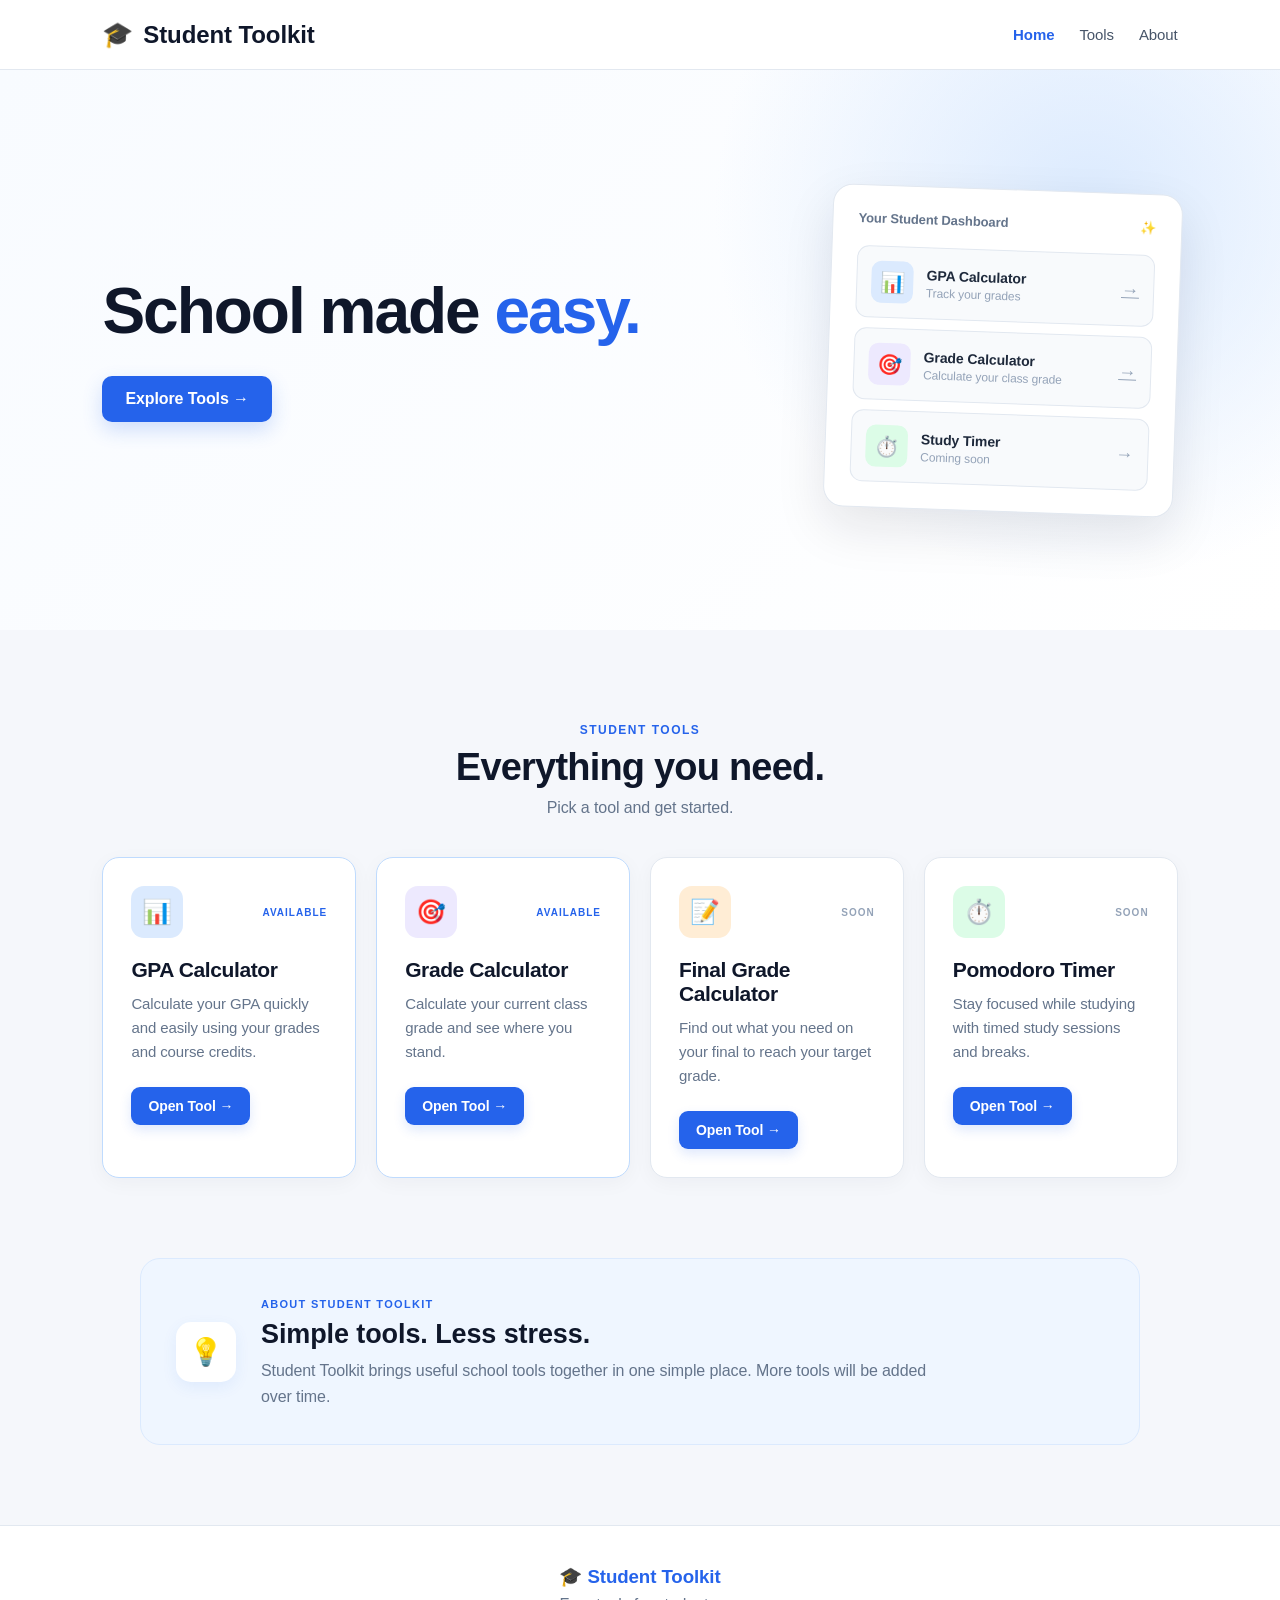
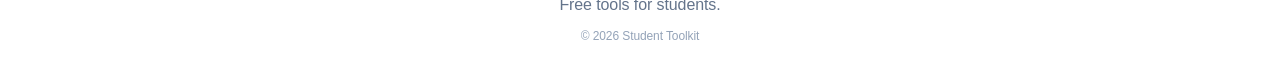
==== index.html @ 072ca4d0 "Add files via upload" ====
<!DOCTYPE html>
<html lang="en">

<head>
    <meta charset="UTF-8">
    <meta name="viewport" content="width=device-width, initial-scale=1.0">

    <title>Student Toolkit</title>

    <link rel="stylesheet" href="style.css">
</head>

<body>

    <!-- NAVIGATION -->

    <header>

        <div class="logo">
            <span>🎓</span>
            <h1>Student Toolkit</h1>
        </div>

        <nav>
            <a href="index.html" class="active">Home</a>
            <a href="#tools">Tools</a>
            <a href="#about">About</a>
        </nav>

    </header>


    <main>

        <!-- HERO -->

        <section class="hero">

            <div class="hero-content">

                <h2>
                    School made <span>easy.</span>
                </h2>

                <a href="#tools" class="hero-button">
                    Explore Tools →
                </a>

            </div>


            <!-- HERO DASHBOARD -->

            <div class="hero-card">

                <div class="hero-card-top">
                    <span>Your Student Dashboard</span>
                    <span>✨</span>
                </div>


                <!-- GPA -->

                <div class="dashboard-item">

                    <div class="dashboard-icon blue">
                        📊
                    </div>

                    <div>
                        <strong>GPA Calculator</strong>
                        <p>Track your grades</p>
                    </div>

                    <a href="gpa.html" class="arrow">→</a>

                </div>


                <!-- GRADE CALCULATOR -->

                <div class="dashboard-item">

                    <div class="dashboard-icon purple">
                        🎯
                    </div>

                    <div>
                        <strong>Grade Calculator</strong>
                        <p>Calculate your class grade</p>
                    </div>

                    <a href="grade.html" class="arrow">→</a>

                </div>


                <!-- STUDY TIMER -->

                <div class="dashboard-item">

                    <div class="dashboard-icon green">
                        ⏱️
                    </div>

                    <div>
                        <strong>Study Timer</strong>
                        <p>Coming soon</p>
                    </div>

                    <span class="arrow">→</span>

                </div>

            </div>

        </section>



        <!-- TOOLS -->

        <section class="tools" id="tools">

            <div class="section-title">

                <span>STUDENT TOOLS</span>

                <h2>Everything you need.</h2>

                <p>
                    Pick a tool and get started.
                </p>

            </div>


            <div class="tool-container">


                <!-- GPA CALCULATOR -->

                <div class="tool-card available">

                    <div class="tool-top">

                        <div class="tool-icon blue">
                            📊
                        </div>

                        <span class="available-tag">
                            AVAILABLE
                        </span>

                    </div>

                    <h3>GPA Calculator</h3>

                    <p>
                        Calculate your GPA quickly and easily
                        using your grades and course credits.
                    </p>

                    <a href="gpa.html" class="tool-button">
                        Open Tool →
                    </a>

                </div>



                <!-- GRADE CALCULATOR -->

                <div class="tool-card available">

                    <div class="tool-top">

                        <div class="tool-icon purple">
                            🎯
                        </div>

                        <span class="available-tag">
                            AVAILABLE
                        </span>

                    </div>

                    <h3>Grade Calculator</h3>

                    <p>
                        Calculate your current class grade
                        and see where you stand.
                    </p>

                    <a href="grade.html" class="tool-button">
                        Open Tool →
                    </a>

                </div>



                <!-- FINAL GRADE CALCULATOR -->

                <div class="tool-card">

                    <div class="tool-top">

                        <div class="tool-icon orange">
                            📝
                        </div>

                        <span class="soon-tag">
                            SOON
                        </span>

                    </div>

                    <h3>Final Grade Calculator</h3>

                    <p>
                        Find out what you need on your final
                        to reach your target grade.
                    </p>

                    <a href="Final.HtMl" class="tool-button">
                        Open Tool →
                    </a>

                </div>



                <!-- POMODORO TIMER -->

                <div class="tool-card">

                    <div class="tool-top">

                        <div class="tool-icon green">
                            ⏱️
                        </div>

                        <span class="soon-tag">
                            SOON
                        </span>

                    </div>

                    <h3>Pomodoro Timer</h3>

                    <p>
                        Stay focused while studying with
                        timed study sessions and breaks.
                    </p>

                    <a href="timer.html" class="tool-button">
                        Open Tool →
                    </a>

                </div>


            </div>

        </section>



        <!-- ABOUT -->

        <section class="about" id="about">

            <div class="about-box">

                <div class="about-icon">
                    💡
                </div>

                <div>

                    <span>ABOUT STUDENT TOOLKIT</span>

                    <h2>
                        Simple tools. Less stress.
                    </h2>

                    <p>
                        Student Toolkit brings useful school
                        tools together in one simple place.
                        More tools will be added over time.
                    </p>

                </div>

            </div>

        </section>

    </main>



    <!-- FOOTER -->

    <footer>

        <h3>🎓 Student Toolkit</h3>

        <p>
            Free tools for students.
        </p>

        <span>
            © 2026 Student Toolkit
        </span>

    </footer>



    <script src="script.js"></script>

</body>

</html>
---- style.css ----
* {
    box-sizing: border-box;
    margin: 0;
    padding: 0;
}


/* =========================================
   BODY
========================================= */

body {
    font-family: "Segoe UI", Inter, Arial, sans-serif;

    background: #f5f7fb;

    color: #1f2937;

    letter-spacing: -0.1px;
}


/* =========================================
   HEADER
========================================= */

header {
    background: white;

    padding: 20px 8%;

    display: flex;

    justify-content: space-between;

    align-items: center;

    border-bottom: 1px solid #e2e8f0;
}

.logo {
    display: flex;

    align-items: center;

    gap: 10px;
}

.logo span {
    font-size: 25px;
}

.logo h1 {
    font-size: 24px;

    font-weight: 700;

    color: #0f172a;
}

nav {
    display: flex;

    gap: 25px;
}

nav a {
    text-decoration: none;

    color: #475569;

    font-size: 15px;

    font-weight: 500;

    transition: 0.2s ease;
}

nav a:hover {
    color: #2563eb;
}

nav a.active {
    color: #2563eb;

    font-weight: 700;
}


/* =========================================
   HERO
========================================= */

.hero {
    min-height: 560px;

    padding: 85px 8%;

    display: flex;

    align-items: center;

    justify-content: space-between;

    gap: 70px;

    text-align: left;

    background:
        radial-gradient(
            circle at 85% 25%,
            #dbeafe,
            transparent 32%
        ),
        linear-gradient(
            135deg,
            #f8fbff,
            #ffffff
        );
}

.hero-content {
    max-width: 600px;
}

.hero h2 {
    font-size: 64px;

    font-weight: 750;

    letter-spacing: -2px;

    line-height: 1.05;

    margin-bottom: 30px;

    color: #0f172a;
}

.hero h2 span {
    color: #2563eb;
}


/* =========================================
   HERO BUTTON
========================================= */

.hero-button {
    display: inline-flex;

    align-items: center;

    gap: 8px;

    padding: 14px 23px;

    background: #2563eb;

    color: white;

    border-radius: 10px;

    text-decoration: none;

    font-size: 16px;

    font-weight: 650;

    box-shadow:
        0 8px 20px rgba(37, 99, 235, 0.2);

    transition: all 0.2s ease;
}

.hero-button:hover {
    background: #1d4ed8;

    transform: translateY(-3px);

    box-shadow:
        0 12px 25px rgba(37, 99, 235, 0.25);
}


/* =========================================
   HERO DASHBOARD CARD
========================================= */

.hero-card {
    width: 350px;

    flex-shrink: 0;

    padding: 25px;

    background: white;

    border: 1px solid #e2e8f0;

    border-radius: 20px;

    box-shadow:
        0 20px 50px rgba(15, 23, 42, 0.1);

    transform: rotate(2deg);

    transition: 0.3s ease;
}

.hero-card:hover {
    transform: rotate(0deg) translateY(-6px);
}

.hero-card-top {
    display: flex;

    justify-content: space-between;

    margin-bottom: 20px;

    color: #64748b;

    font-size: 13px;

    font-weight: 700;
}


/* =========================================
   DASHBOARD ITEMS
========================================= */

.dashboard-item {
    display: flex;

    align-items: center;

    gap: 13px;

    padding: 14px;

    margin-top: 10px;

    background: #f8fafc;

    border: 1px solid #e2e8f0;

    border-radius: 12px;
}

.dashboard-icon {
    width: 42px;
    height: 42px;

    display: flex;

    align-items: center;

    justify-content: center;

    flex-shrink: 0;

    border-radius: 10px;

    font-size: 20px;
}

.dashboard-icon.blue {
    background: #dbeafe;
}

.dashboard-icon.purple {
    background: #ede9fe;
}

.dashboard-icon.green {
    background: #dcfce7;
}

.dashboard-item strong {
    display: block;

    font-size: 14px;

    color: #1e293b;
}

.dashboard-item p {
    margin: 3px 0 0;

    font-size: 12px;

    color: #94a3b8;
}

.check {
    margin-left: auto;

    width: 25px;
    height: 25px;

    display: flex;

    align-items: center;

    justify-content: center;

    border-radius: 50%;

    background: #dcfce7;

    color: #16a34a;

    font-weight: bold;
}

.arrow {
    margin-left: auto;

    color: #94a3b8;

    font-size: 18px;
}


/* =========================================
   TOOLS SECTION
========================================= */

.tools {
    padding: 90px 8% 80px;
}

.section-title {
    max-width: 600px;

    margin: 0 auto 40px;

    text-align: center;
}

.section-title > span {
    color: #2563eb;

    font-size: 12px;

    font-weight: 800;

    letter-spacing: 1.5px;
}

.section-title h2 {
    margin: 8px 0 10px;

    font-size: 38px;

    font-weight: 700;

    letter-spacing: -0.8px;

    color: #0f172a;
}

.section-title p {
    color: #64748b;

    font-size: 16px;
}


/* =========================================
   TOOL CONTAINER
========================================= */

.tool-container {
    display: grid;

    grid-template-columns: repeat(4, 1fr);

    gap: 20px;

    max-width: 1250px;

    margin: 0 auto;
}


/* =========================================
   TOOL CARDS
========================================= */

.tool-card {
    position: relative;

    min-height: 310px;

    padding: 28px;

    background: white;

    border: 1px solid #e2e8f0;

    border-radius: 17px;

    box-shadow:
        0 5px 20px rgba(15, 23, 42, 0.04);

    transition:
        transform 0.25s ease,
        box-shadow 0.25s ease,
        border-color 0.25s ease;
}

.tool-card:hover {
    transform: translateY(-6px);

    border-color: #bfdbfe;

    box-shadow:
        0 15px 35px rgba(15, 23, 42, 0.09);
}

.tool-card.available {
    border-color: #bfdbfe;
}


/* =========================================
   TOOL TOP
========================================= */

.tool-top {
    display: flex;

    justify-content: space-between;

    align-items: center;

    margin-bottom: 20px;
}

.tool-icon {
    width: 52px;
    height: 52px;

    display: flex;

    align-items: center;

    justify-content: center;

    border-radius: 13px;

    font-size: 24px;
}

.tool-icon.blue {
    background: #dbeafe;
}

.tool-icon.purple {
    background: #ede9fe;
}

.tool-icon.orange {
    background: #ffedd5;
}

.tool-icon.green {
    background: #dcfce7;
}


/* =========================================
   TOOL TAGS
========================================= */

.available-tag,
.soon-tag {
    font-size: 10px;

    font-weight: 800;

    letter-spacing: 1px;
}

.available-tag {
    color: #2563eb;
}

.soon-tag {
    color: #94a3b8;
}


/* =========================================
   TOOL TEXT
========================================= */

.tool-card h3 {
    margin-bottom: 10px;

    font-size: 21px;

    font-weight: 700;

    letter-spacing: -0.4px;

    color: #0f172a;
}

.tool-card p {
    min-height: 75px;

    margin-bottom: 20px;

    color: #64748b;

    font-size: 15px;

    line-height: 1.6;
}


/* =========================================
   GPA OPEN TOOL BUTTON
========================================= */

.tool-button {
    display: inline-flex;

    align-items: center;

    justify-content: center;

    padding: 11px 17px;

    background: #2563eb;

    color: white !important;

    border-radius: 9px;

    text-decoration: none;

    font-size: 14px;

    font-weight: 650;

    transition: all 0.2s ease;

    box-shadow:
        0 5px 12px rgba(37, 99, 235, 0.15);
}

.tool-button:hover {
    background: #1d4ed8;

    transform: translateY(-2px);

    text-decoration: none !important;

    box-shadow:
        0 8px 18px rgba(37, 99, 235, 0.22);
}


/* =========================================
   DISABLED BUTTONS
========================================= */

.disabled-button {
    padding: 10px 15px;

    background: #f1f5f9;

    color: #94a3b8;

    border: none;

    border-radius: 8px;

    cursor: not-allowed;

    font-size: 14px;
}


/* =========================================
   ABOUT
========================================= */

.about {
    padding: 0 8% 80px;
}

.about-box {
    max-width: 1000px;

    margin: 0 auto;

    display: flex;

    align-items: center;

    gap: 25px;

    padding: 35px;

    background: #eff6ff;

    border: 1px solid #dbeafe;

    border-radius: 20px;
}

.about-icon {
    width: 60px;
    height: 60px;

    display: flex;

    align-items: center;

    justify-content: center;

    flex-shrink: 0;

    background: white;

    border-radius: 15px;

    font-size: 27px;

    box-shadow:
        0 5px 15px rgba(37, 99, 235, 0.08);
}

.about-box > div:last-child > span {
    color: #2563eb;

    font-size: 11px;

    font-weight: 800;

    letter-spacing: 1.3px;
}

.about-box h2 {
    margin: 7px 0 8px;

    font-size: 27px;

    color: #0f172a;
}

.about-box p {
    max-width: 700px;

    color: #64748b;

    line-height: 1.6;
}


/* =========================================
   FOOTER
========================================= */

footer {
    margin-top: 0;

    padding: 40px 20px;

    background: white;

    border-top: 1px solid #e2e8f0;

    text-align: center;
}

footer h3 {
    margin-bottom: 8px;

    color: #2563eb;
}

footer p {
    margin-bottom: 12px;

    color: #64748b;
}

footer span {
    font-size: 12px;

    color: #94a3b8;
}


/* =========================================
   MOBILE
========================================= */

@media (max-width: 1000px) {

    .tool-container {
        grid-template-columns: repeat(2, 1fr);
    }

    .hero {
        padding-left: 6%;
        padding-right: 6%;
    }

}


@media (max-width: 800px) {

    .hero {
        flex-direction: column;

        padding: 70px 6%;

        text-align: center;
    }

    .hero h2 {
        font-size: 52px;
    }

    .hero-card {
        width: 330px;
    }

}


@media (max-width: 600px) {

    header {
        flex-direction: column;

        gap: 15px;

        padding: 18px 5%;
    }

    nav {
        gap: 18px;

        flex-wrap: wrap;

        justify-content: center;
    }

    .hero {
        padding: 55px 20px;
    }

    .hero h2 {
        font-size: 42px;

        letter-spacing: -1.5px;
    }

    .hero-card {
        width: 100%;

        max-width: 340px;
    }

    .tools {
        padding: 70px 20px;
    }

    .section-title h2 {
        font-size: 30px;
    }

    .tool-container {
        grid-template-columns: 1fr;
    }

    .about {
        padding: 0 20px 60px;
    }

    .about-box {
        flex-direction: column;

        text-align: center;

        padding: 28px 22px;
    }

}


.gpa-hero {
    padding: 70px 20px 65px;

    text-align: center;

    background:
        radial-gradient(
            circle at 50% 0%,
            #dbeafe,
            transparent 45%
        ),
        #f8fbff;
}

.gpa-hero-content {
    max-width: 650px;

    margin: 0 auto;
}

.gpa-badge {
    display: inline-block;

    padding: 8px 14px;

    margin-bottom: 18px;

    border-radius: 30px;

    background: #dbeafe;

    color: #2563eb;

    font-size: 13px;

    font-weight: 700;
}

.gpa-hero h2 {
    margin-bottom: 15px;

    font-size: 52px;

    line-height: 1.1;

    letter-spacing: -1.5px;

    color: #0f172a;
}

.gpa-hero h2 span {
    color: #2563eb;
}

.gpa-hero p {
    max-width: 550px;

    margin: 0 auto;

    color: #64748b;

    font-size: 17px;

    line-height: 1.6;
}


/* =========================================
   GPA SECTION
========================================= */

.gpa-section {
    max-width: 850px;

    margin: 0 auto;

    padding: 65px 20px 90px;
}


/* =========================================
   CALCULATOR
========================================= */

.calculator {
    padding: 35px;

    background: white;

    border: 1px solid #e2e8f0;

    border-radius: 20px;

    box-shadow:
        0 10px 35px rgba(15, 23, 42, 0.06);
}


/* CALCULATOR HEADING */

.calculator-heading {
    display: flex;

    align-items: center;

    gap: 15px;

    margin-bottom: 30px;
}

.calculator-icon {
    width: 52px;
    height: 52px;

    display: flex;

    align-items: center;

    justify-content: center;

    flex-shrink: 0;

    border-radius: 13px;

    background: #dbeafe;

    font-size: 24px;
}

.calculator-heading h2 {
    margin-bottom: 4px;

    font-size: 25px;

    color: #0f172a;
}

.calculator-heading p {
    color: #94a3b8;

    font-size: 14px;
}


/* =========================================
   COURSE ROW
========================================= */

.gpa-section .course {
    display: grid;

    grid-template-columns: 1fr 130px 140px;

    align-items: center;

    gap: 15px;

    margin-bottom: 12px;

    padding: 12px;

    background: #f8fafc;

    border: 1px solid #e2e8f0;

    border-radius: 12px;

    transition: 0.2s ease;
}

.gpa-section .course:hover {
    border-color: #bfdbfe;

    background: #f8fbff;
}


/* COURSE NAME */

.course-name {
    display: flex;

    align-items: center;

    gap: 12px;
}

.course-name span {
    width: 34px;
    height: 34px;

    display: flex;

    align-items: center;

    justify-content: center;

    border-radius: 9px;

    background: #e0edff;

    color: #2563eb;

    font-size: 12px;

    font-weight: 800;
}

.course-name label {
    font-size: 15px;

    font-weight: 650;

    color: #334155;
}


/* INPUTS */

.gpa-section .course select,
.gpa-section .course input {
    width: 100%;

    padding: 11px 12px;

    border: 1px solid #cbd5e1;

    border-radius: 8px;

    background: white;

    color: #334155;

    font-family: inherit;

    font-size: 14px;

    outline: none;

    transition: 0.2s ease;
}

.gpa-section .course select:focus,
.gpa-section .course input:focus {
    border-color: #2563eb;

    box-shadow:
        0 0 0 3px rgba(37, 99, 235, 0.1);
}


/* =========================================
   CALCULATE BUTTON
========================================= */

.calculate-button {
    width: 100%;

    margin-top: 20px;

    padding: 14px 20px;

    border: none;

    border-radius: 10px;

    background: #2563eb;

    color: white;

    font-family: inherit;

    font-size: 16px;

    font-weight: 700;

    cursor: pointer;

    box-shadow:
        0 7px 15px rgba(37, 99, 235, 0.18);

    transition: 0.2s ease;
}

.calculate-button:hover {
    background: #1d4ed8;

    transform: translateY(-2px);

    box-shadow:
        0 10px 20px rgba(37, 99, 235, 0.23);
}

.calculate-button:active {
    transform: translateY(0);
}


/* =========================================
   GPA RESULT
========================================= */

.gpa-result {
    display: flex;

    align-items: center;

    gap: 15px;

    margin-top: 20px;

    padding: 18px;

    background: #f8fafc;

    border: 1px solid #e2e8f0;

    border-radius: 12px;
}

.result-icon {
    width: 45px;
    height: 45px;

    display: flex;

    align-items: center;

    justify-content: center;

    border-radius: 11px;

    background: #dbeafe;

    font-size: 21px;
}

.gpa-result small {
    display: block;

    margin-bottom: 3px;

    color: #94a3b8;

    font-size: 12px;

    font-weight: 600;
}

.gpa-result strong {
    display: block;

    color: #334155;

    font-size: 17px;
}


/* =========================================
   INFO CARD
========================================= */

.gpa-info {
    display: flex;

    align-items: flex-start;

    gap: 15px;

    margin-top: 20px;

    padding: 25px;

    background: #eff6ff;

    border: 1px solid #dbeafe;

    border-radius: 15px;
}

.info-icon {
    width: 42px;
    height: 42px;

    display: flex;

    align-items: center;

    justify-content: center;

    flex-shrink: 0;

    background: white;

    border-radius: 10px;

    font-size: 20px;
}

.gpa-info h3 {
    margin-bottom: 7px;

    color: #0f172a;

    font-size: 17px;
}

.gpa-info p {
    color: #64748b;

    font-size: 14px;

    line-height: 1.6;
}


/* =========================================
   GPA MOBILE
========================================= */

@media (max-width: 650px) {

    .gpa-hero {
        padding: 55px 20px;
    }

    .gpa-hero h2 {
        font-size: 40px;
    }

    .gpa-section {
        padding: 45px 15px 70px;
    }

    .calculator {
        padding: 22px;
    }

    .gpa-section .course {
        grid-template-columns: 1fr 90px;

        gap: 10px;
    }

    .course-name {
        grid-column: 1 / -1;
    }

    .gpa-info {
        flex-direction: column;
    }

}
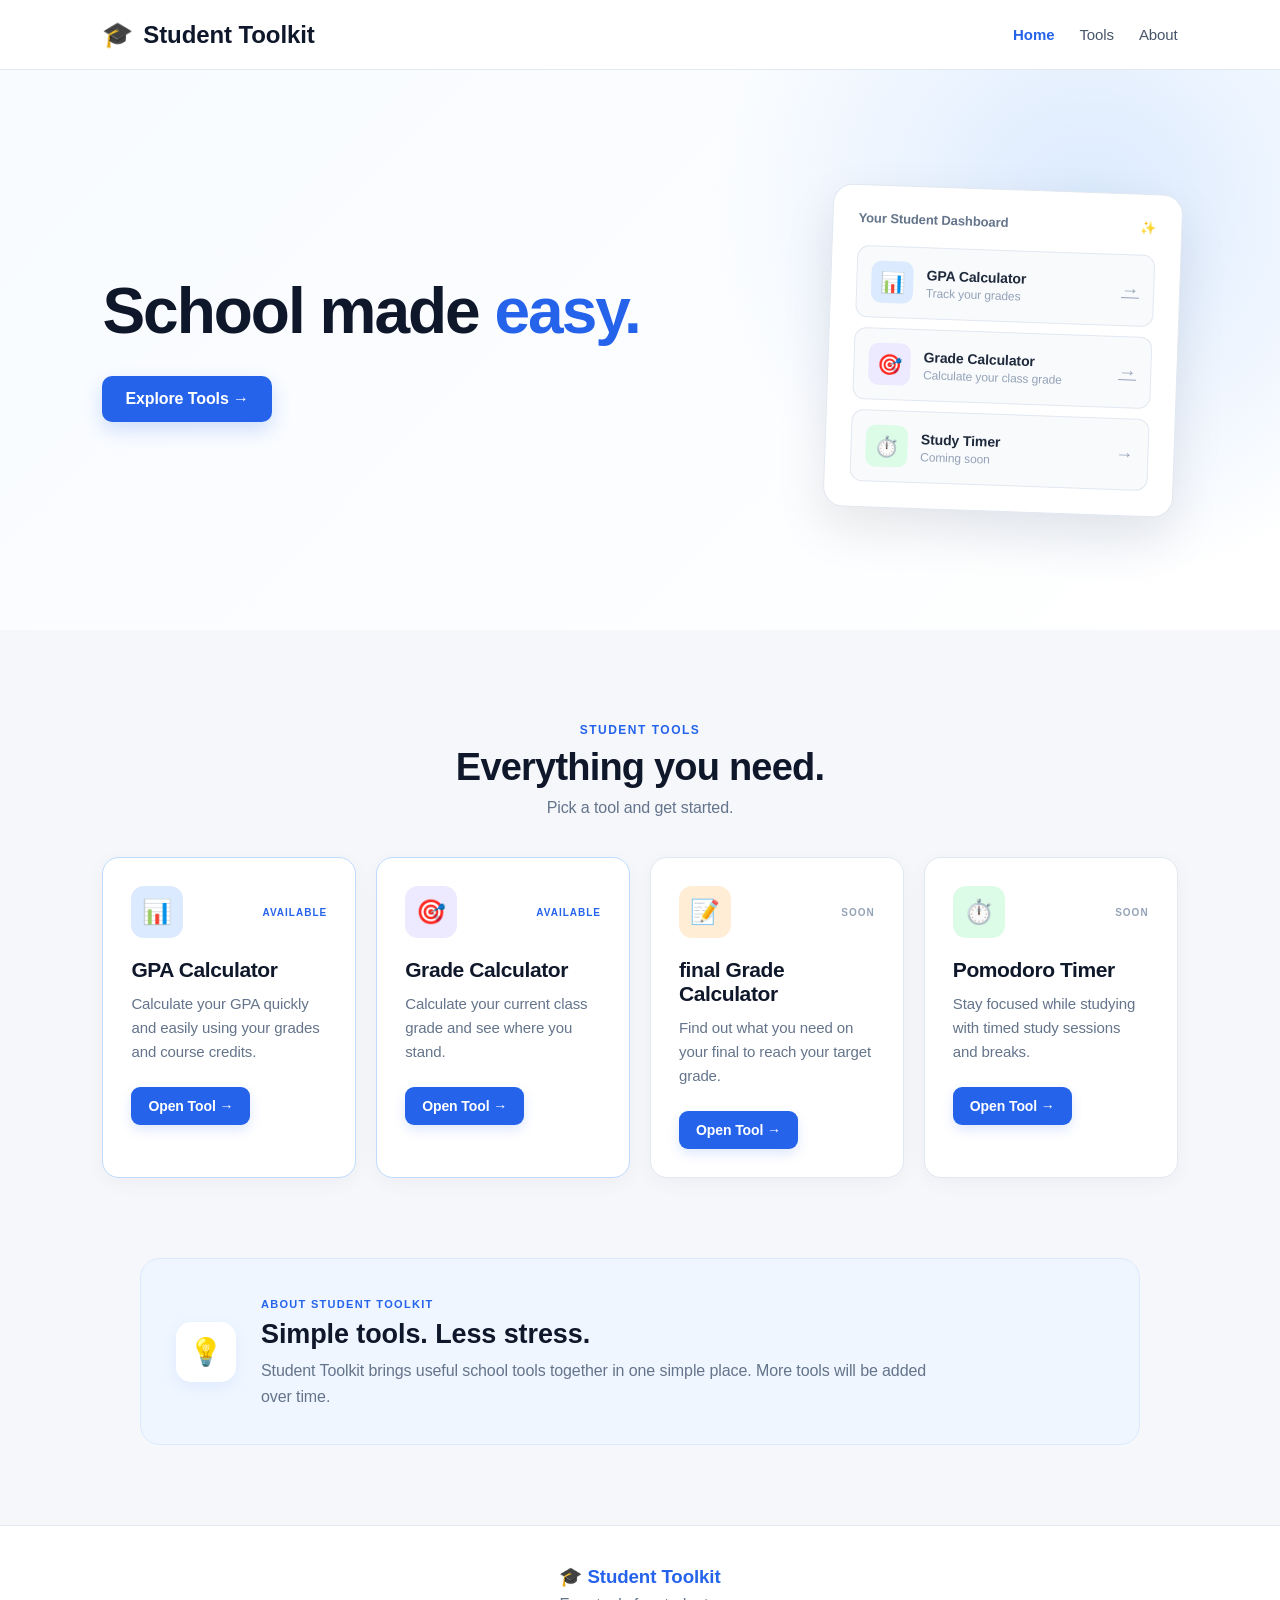
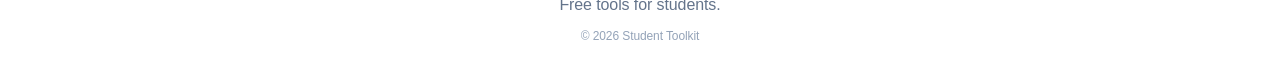
==== commit 9b223a88: "Update index.html Final to final" ====
--- a/index.html
+++ b/index.html
@@ -216,14 +216,14 @@
 
                     </div>
 
-                    <h3>Final Grade Calculator</h3>
+                    <h3>final Grade Calculator</h3>
 
                     <p>
                         Find out what you need on your final
                         to reach your target grade.
                     </p>
 
-                    <a href="Final.HtMl" class="tool-button">
+                    <a href="final.HtMl" class="tool-button">
                         Open Tool →
                     </a>
 
@@ -323,4 +323,4 @@
 
 </body>
 
-</html>+</html>
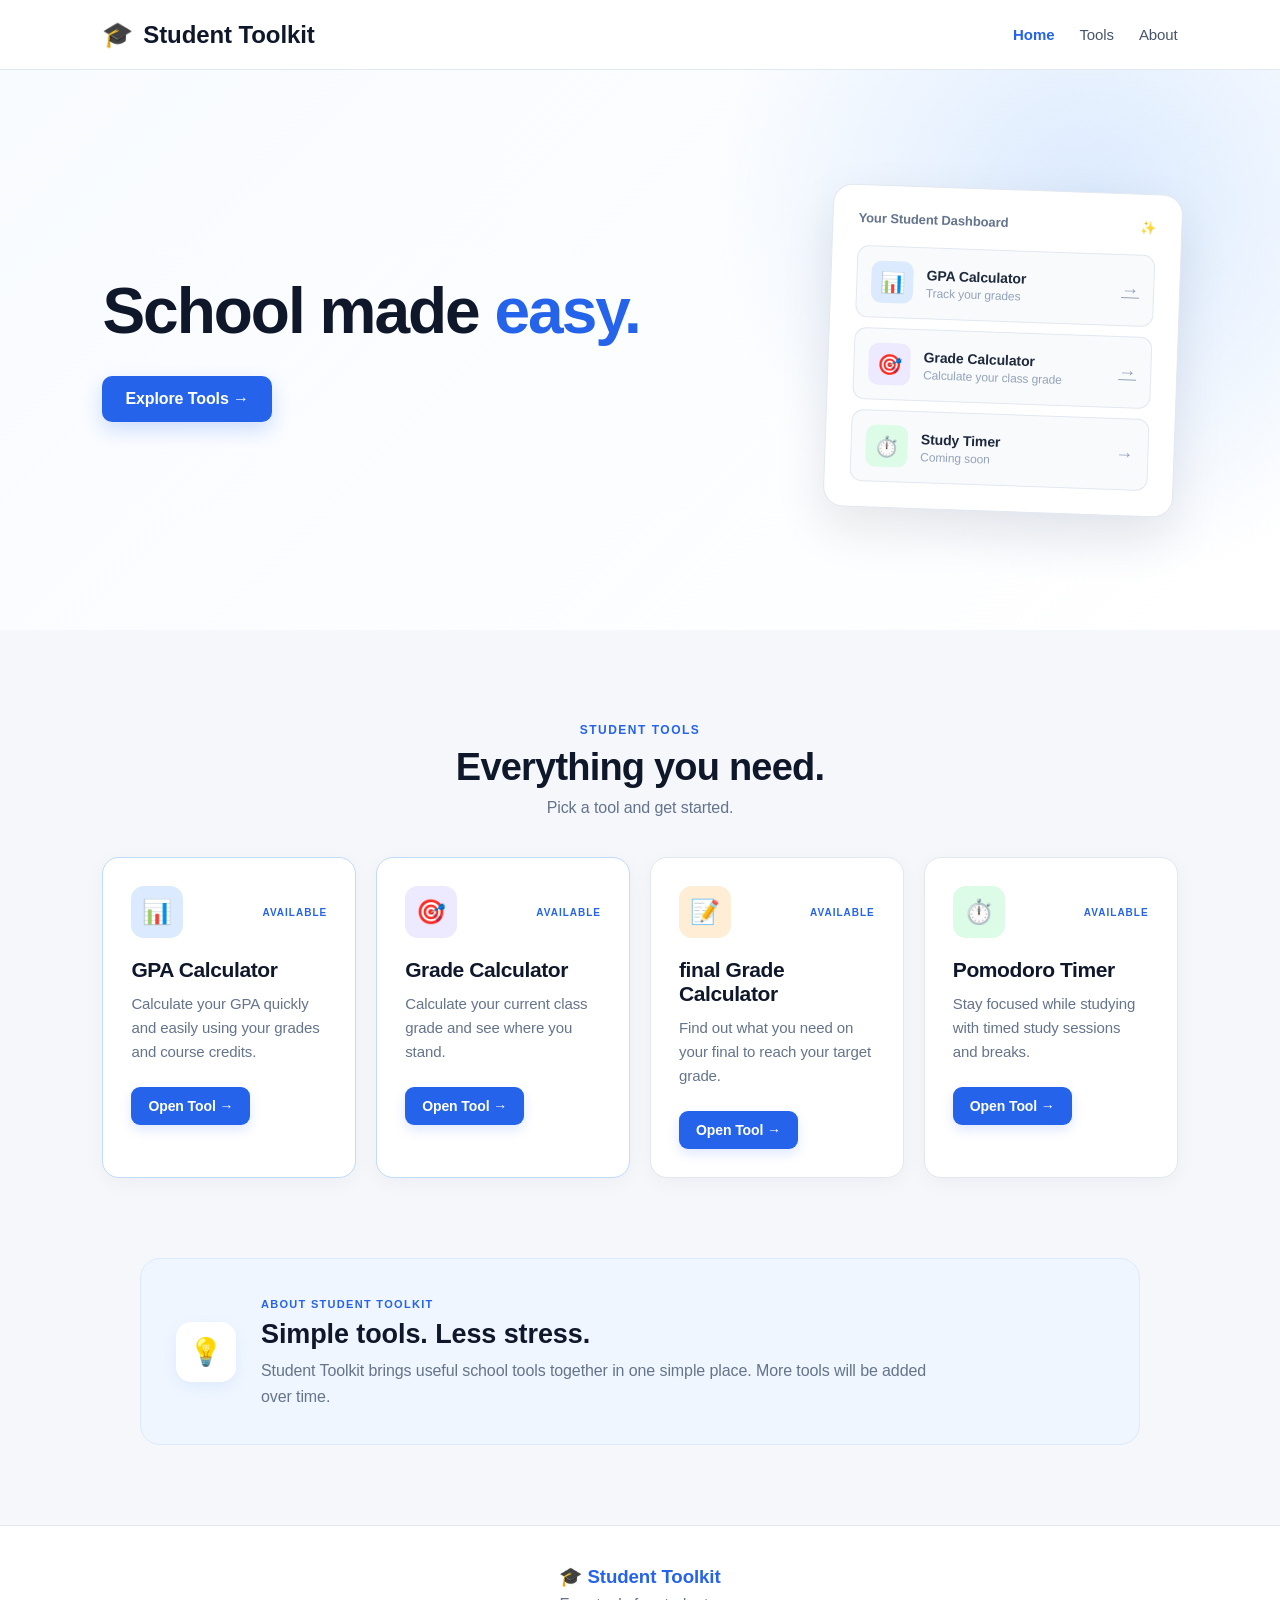
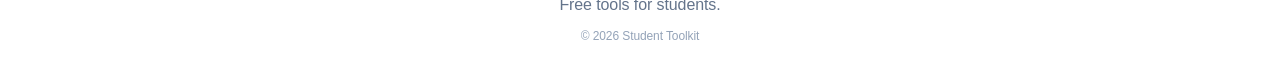
==== commit 566cb3b2: "Update index.html" ====
--- a/index.html
+++ b/index.html
@@ -210,8 +210,8 @@
                             📝
                         </div>
 
-                        <span class="soon-tag">
-                            SOON
+                       <span class="available-tag">
+                            AVAILABLE
                         </span>
 
                     </div>
@@ -223,7 +223,7 @@
                         to reach your target grade.
                     </p>
 
-                    <a href="final.HtMl" class="tool-button">
+                    <a href="final.html" class="tool-button">
                         Open Tool →
                     </a>
 
@@ -241,8 +241,8 @@
                             ⏱️
                         </div>
 
-                        <span class="soon-tag">
-                            SOON
+                        <span class="available-tag">
+                            AVAILABLE
                         </span>
 
                     </div>
